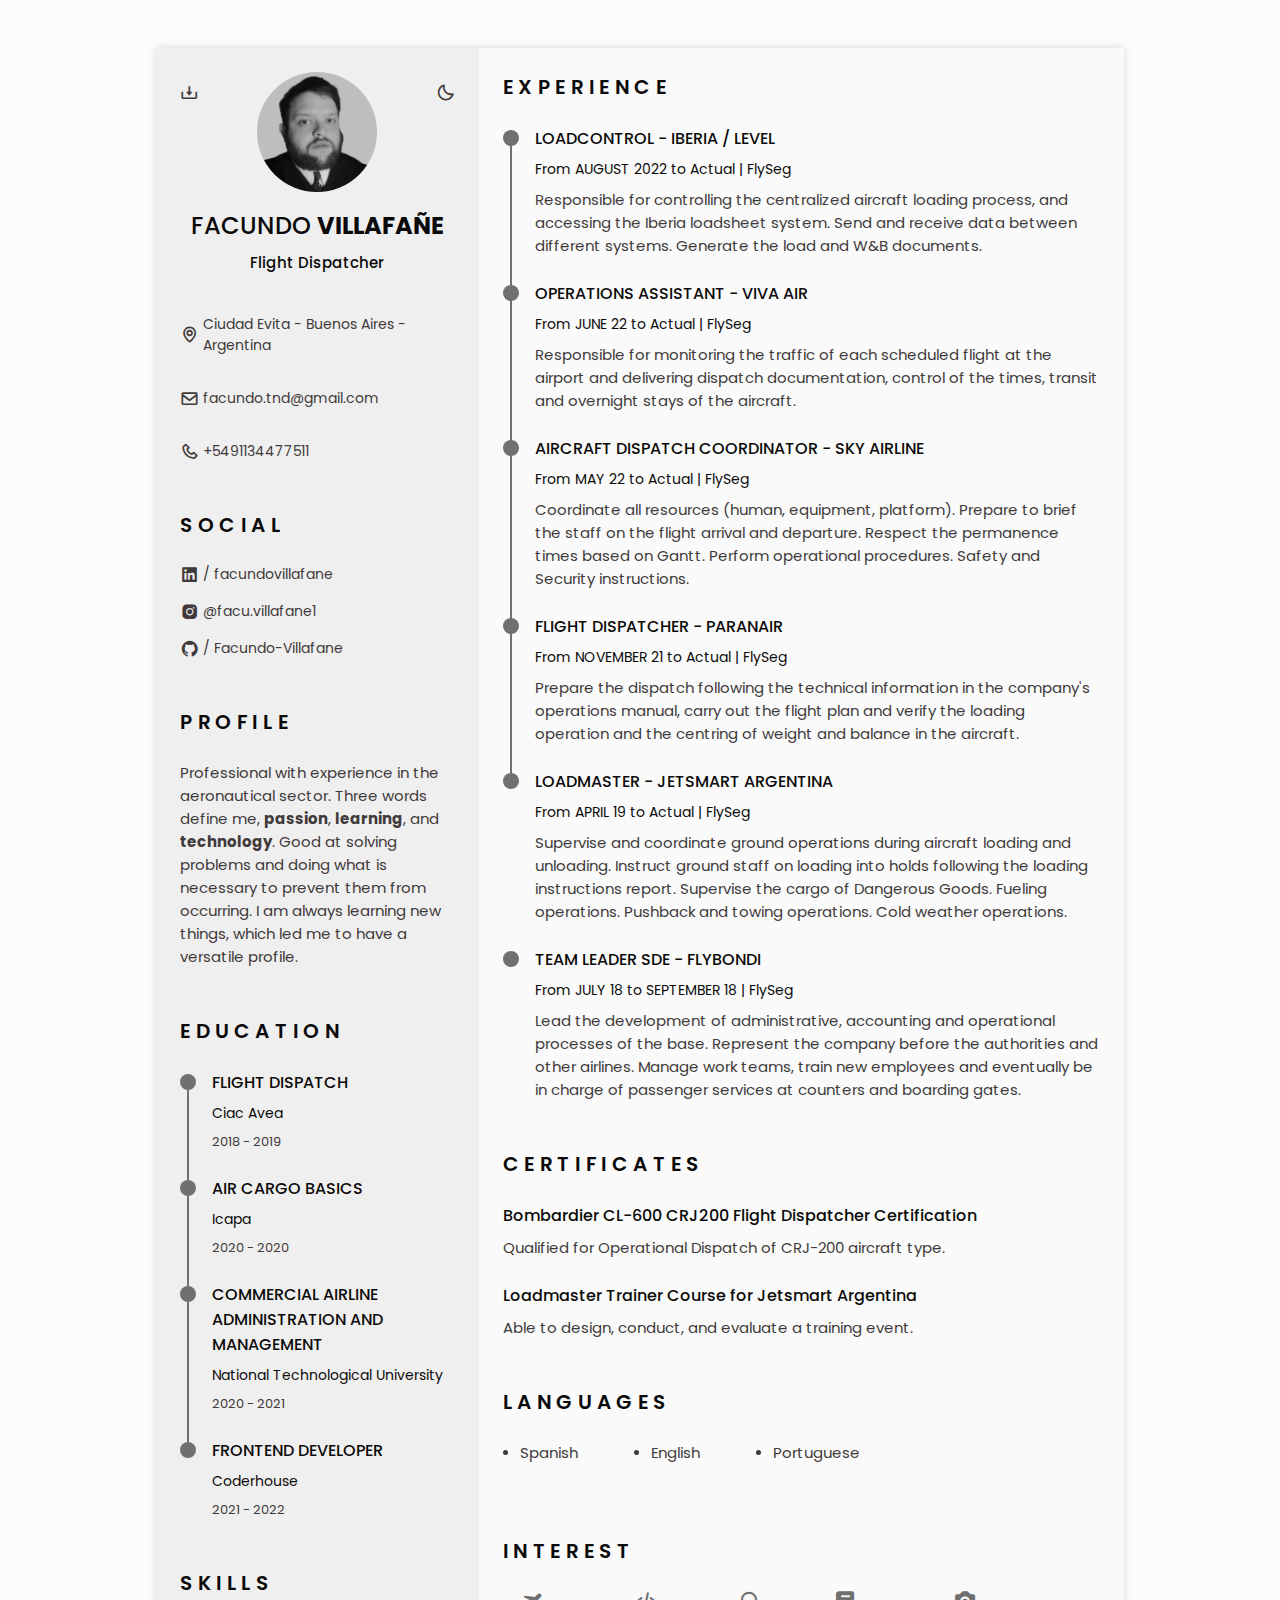
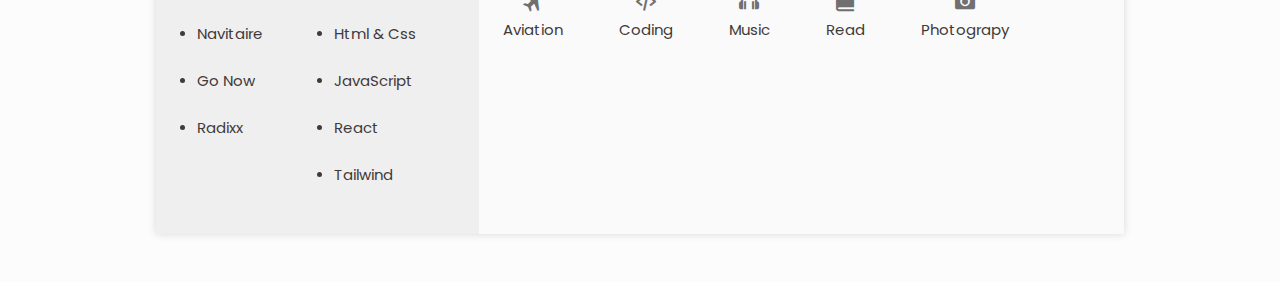
==== index.html @ 73634553 "Update index.html" ====
<!DOCTYPE html>
<html lang="en">

<head>
    <meta charset="UTF-8">
    <meta name="viewport" content="width=device-width, initial-scale=1.0">
    
    <!-- Favicon -->
    <link rel="icon" type="image/png" href="assets/img/fav.png" sizes="512x512">
    
    <!-- Meta tags -->
    <meta name="title" content="Facundo Villafane Resume">
    <meta name="description" content="Resume CV with an export PDF option">
    <meta name="keywords" content="aviation, coding, html, css, javascript, react">
    <meta name="robots" content="index, follow">
    <meta http-equiv="Content-Type" content="text/html; charset=utf-8">
    <meta name="language" content="English">
    <meta name="author" content="Facundo Villafane">
    
    <!-- Google / Search Engine Tags -->
    <meta itemprop="name" content="Facundo Villafane Resume ">
    <meta itemprop="description" content="Personal CV with an export PDF option">
    <meta itemprop="image" content="assets/img/metacv.png">

    <!-- Facebook Meta Tags -->
    <meta property="og:url" content="">
    <meta property="og:type" content="website">
    <meta property="og:title" content="Facundo Villafane Resume">
    <meta property="og:description" content="Personal CV with an export PDF option">
    <meta property="og:image" content="assets/img/metacv.png">

    <!-- Twitter Meta Tags -->
    <meta name="twitter:card" content="summary_large_image">
    <meta name="twitter:title" content="Facundo Villafane Resume ">
    <meta name="twitter:description" content="Personal CV with an export PDF option">
    <meta name="twitter:image" content="assets/img/metacv.png">

    <!--========== BOX ICONS ==========-->
    <link rel="stylesheet" href="https://cdn.jsdelivr.net/npm/boxicons@latest/css/boxicons.min.css">

    <!--========== CSS ==========-->
    <link rel="stylesheet" href="assets/css/styles.css">

    <title>Facundo-Villafane</title>
</head>

<body>
    <!--========== HEADER ==========-->
    <header class="l-header" id="header">
        <nav class="nav bd-container">
            <a href="#" class="nav__logo">Facundo Villafañe</a>

            <div class="nav__menu" id="nav-menu">
                <ul class="nav__list">
                    <li class="nav__item">
                        <a href="#home" class="nav__link active-link">
                            <i class='bx bx-home nav__icon'></i>Home
                        </a>
                    </li>
                    <li class="nav__item">
                        <a href="#profile" class="nav__link">
                            <i class='bx bx-user nav__icon'></i>Profile
                        </a>
                    </li>
                    <li class="nav__item">
                        <a href="#education" class="nav__link">
                            <i class='bx bx-book nav__icon'></i>Education
                        </a>
                    </li>
                    <li class="nav__item">
                        <a href="#skills" class="nav__link">
                            <i class='bx bx-receipt nav__icon'></i>Skills
                        </a>
                    </li>
                    <li class="nav__item">
                        <a href="#experience" class="nav__link">
                            <i class='bx bx-briefcase-alt nav__icon'></i>Experience
                        </a>
                    </li>
                    <li class="nav__item">
                        <a href="#certificates" class="nav__link">
                            <i class='bx bx-award nav__icon'></i>Certificates
                        </a>
                    </li>
                    <!-- <li class="nav__item">
                            <a href="#references" class="nav__link">
                                <i class='bx bx-link-external nav__icon'></i>References
                            </a>
                        </li> ----->
                </ul>
            </div>

            <div class="nav__toggle" id="nav-toggle">
                <i class='bx bx-grid-alt'></i>
            </div>
        </nav>
    </header>

    <main class="l-main bd-container">
        <!-- All elements within this div, is generated in PDF -->
        <div class="resume" id="area-cv">
            <div class="resume__left">
                <!--========== HOME ==========-->
                <section class="home" id="home">
                    <div class="home__container section bd-grid">
                        <div class="home__data bd-grid">
                            <img src="assets/img/perfil.jpg" alt="" class="home__img">

                            <h1 class="home__title">FACUNDO <b>VILLAFAÑE</b></h1>
                            <h3 class="home__profession">Flight Dispatcher</h3>

                            <!-- Button to download the pdf in folder. Available for desktop. -->
                            <div>
                                <a download="" href="assets/pdf/Facundo-Villafane_Resume.pdf" class="home__button-movil">Download</a>
                            </div>
                        </div>
                        <div class="home__address bd-grid">
                            <span class="home__information">
                                <i class='bx bx-map home__icon'></i> Ciudad Evita - Buenos Aires - Argentina
                            </span>
                            <span class="home__information">
                                <i class='bx bx-envelope home__icon'></i> facundo.tnd@gmail.com
                            </span>
                            <span class="home__information">
                                <i class='bx bx-phone home__icon'></i> +5491134477511
                            </span>
                        </div>
                    </div>
                    <!-- Theme change button -->
                        <i class='bx bx-moon change-theme' title="Theme" id="theme-button"></i>
                    <!-- Button to generate and download the pdf. Available for desktop. -->
                        <i class='bx bx-download generate-pdf' title="Generate PDF" id="resume-button"></i>
                </section>

                <!--========== SOCIAL ==========-->
                <section class="social section">
                    <h2 class="section-title">SOCIAL</h2>

                    <div class="social__container bd-grid">
                        <a href="https://www.linkedin.com/in/facundovillafane/" target="_blank" class="social__link">
                            <i class='bx bxl-linkedin-square social__icon'></i> / facundovillafane
                        </a>
                        <a href="https://www.instagram.com/facu.villafane1/" target="_blank" class="social__link">
                            <i class='bx bxl-instagram-alt social__icon'></i> @facu.villafane1
                        </a>
                        <a href="https://github.com/Facundo-Villafane" target="_blank" class="social__link">
                            <i class='bx bxl-github social__icon'></i> / Facundo-Villafane
                        </a>
                    </div>
                </section>

                <!--========== PROFILE ==========-->
                <section class="profile section" id="profile">
                    <h2 class="section-title">Profile</h2>
                    <p class="profile__description">
                        Professional with experience in the aeronautical sector.
                        Three words define me, <b>passion</b>, <b>learning</b>, and <b>technology</b>.
                        Good at solving problems and doing what is necessary to prevent them from occurring.
                        I am always learning new things, which led me to have a versatile profile.
                    </p>
                </section>

                <!--========== EDUCATION ==========-->
                <section class="education section" id="education">
                    <h2 class="section-title">Education</h2>

                    <div class="education__container bd-grid">
                        <div class="education__content">
                            <div class="education__time">
                                <span class="education__rounder"></span>
                                <span class="education__line"></span>
                            </div>

                            <div class="education__data bd-grid">
                                <h3 class="education__title">FLIGHT DISPATCH</h3>
                                <span class="education__studies">Ciac Avea</span>
                                <span class="education__year">2018 - 2019</span>
                            </div>
                        </div>

                        <div class="education__content">
                            <div class="education__time">
                                <span class="education__rounder"></span>
                                <span class="education__line"></span>
                            </div>

                            <div class="education__data bd-grid">
                                <h3 class="education__title">AIR CARGO BASICS</h3>
                                <span class="education__studies">Icapa</span>
                                <span class="education__year">2020 - 2020</span>
                            </div>
                        </div>

                        <div class="education__content">
                            <div class="education__time">
                                <span class="education__rounder"></span>
                                <span class="education__line"></span>
                            </div>

                            <div class="education__data bd-grid">
                                <h3 class="education__title">COMMERCIAL AIRLINE ADMINISTRATION AND MANAGEMENT</h3>
                                <span class="education__studies">National Technological University</span>
                                <span class="education__year">2020 - 2021</span>
                            </div>
                        </div>

                        <div class="education__content">
                            <div class="education__time">
                                <span class="education__rounder"></span>
                                <!--<span class="education__line"></span>-->
                            </div>

                            <div class="education__data bd-grid">
                                <h3 class="education__title">FRONTEND DEVELOPER</h3>
                                <span class="education__studies">Coderhouse</span>
                                <span class="education__year">2021 - 2022</span>
                            </div>
                        </div>
                    </div>
                </section>


                <!--========== SKILLS  ==========-->
                <section class="skills section" id="skills">
                    <h2 class="section-title">Skills</h2>

                    <div class="skills__content bd-grid">
                        <ul class="skills__data">
                            <li class="skills__name">
                                <span class="skills__circle"></span>Navitaire
                            </li>
                            <li class="skills__name">
                                <span class="skills__circle"></span>Go Now
                            </li>
                            <li class="skills__name">
                                <span class="skills__circle"></span>Radixx
                            </li>
                        </ul>
                        <ul class="skills__data">
                            <li class="skills__name">
                                <span class="skills__circle"></span>Html & Css
                            </li>
                            <li class="skills__name">
                                <span class="skills__circle"></span>JavaScript
                            </li>
                            <li class="skills__name">
                                <span class="skills__circle"></span>React
                            </li>
                            <li class="skills__name">
                                <span class="skills__circle"></span>Tailwind
                            </li>
                        </ul>
                    </div>
                </section>

            </div>

            <div class="resume__right">
                <!--========== EXPERIENCE ==========-->
                <section class="experience section" id="experience">
                    <h2 class="section-title">Experience</h2>

                    <div class="experience__container bd-grid">
                        <div class="experience__content">
                            <div class="experience__time">
                                <span class="experience__rounder"></span>
                                <span class="experience__line"></span>
                            </div>

                            <div class="experience__data bd-grid">
                                <h3 class="experience__title">LOADCONTROL - IBERIA / LEVEL</h3>
                                <span class="experience__company">From AUGUST 2022 to Actual | FlySeg</span>
                                <p class="experience__description">Responsible for controlling the centralized aircraft loading process, 
                                    and accessing the Iberia loadsheet system. 
                                    Send and receive data between different systems. 
                                    Generate the load and W&B documents.</p>
                            </div>
                        </div>
                        <div class="experience__content">
                            <div class="experience__time">
                                <span class="experience__rounder"></span>
                                <span class="experience__line"></span>
                            </div>

                            <div class="experience__data bd-grid">
                                <h3 class="experience__title">OPERATIONS ASSISTANT - VIVA AIR</h3>
                                <span class="experience__company">From JUNE 22 to Actual | FlySeg</span>
                                <p class="experience__description">Responsible for monitoring the traffic of each
                                    scheduled flight at the airport and delivering dispatch documentation,
                                    control of the times, transit and overnight stays of the aircraft.</p>
                            </div>
                        </div>

                        <div class="experience__content">
                            <div class="experience__time">
                                <span class="experience__rounder"></span>
                                <span class="experience__line"></span>
                            </div>

                            <div class="experience__data bd-grid">
                                <h3 class="experience__title">AIRCRAFT DISPATCH COORDINATOR - SKY AIRLINE</h3>
                                <span class="experience__company">From MAY 22 to Actual | FlySeg</span>
                                <p class="experience__description">Coordinate all resources (human, equipment,
                                    platform).
                                    Prepare to brief the staff on the flight arrival and departure.
                                    Respect the permanence times based on Gantt.
                                    Perform operational procedures.
                                    Safety and Security instructions.</p>
                            </div>
                        </div>
                        <div class="experience__content">
                            <div class="experience__time">
                                <span class="experience__rounder"></span>
                                <span class="experience__line"></span>
                            </div>

                            <div class="experience__data bd-grid">
                                <h3 class="experience__title">FLIGHT DISPATCHER - PARANAIR</h3>
                                <span class="experience__company">From NOVEMBER 21 to Actual | FlySeg</span>
                                <p class="experience__description">Prepare the dispatch following the technical
                                    information in the company's operations manual, carry out the flight plan and verify
                                    the loading operation and the centring of weight and balance in the aircraft.</p>
                            </div>
                        </div>
                        <div class="experience__content">
                            <div class="experience__time">
                                <span class="experience__rounder"></span>
                                <!--<span class="experience__line"></span>-->
                            </div>

                            <div class="experience__data bd-grid">
                                <h3 class="experience__title">LOADMASTER - JETSMART ARGENTINA</h3>
                                <span class="experience__company">From APRIL 19 to Actual | FlySeg</span>
                                <p class="experience__description">Supervise and coordinate ground operations during
                                    aircraft loading and unloading.
                                    Instruct ground staff on loading into holds following the loading instructions
                                    report.
                                    Supervise the cargo of Dangerous Goods.
                                    Fueling operations.
                                    Pushback and towing operations.
                                    Cold weather operations.</p>
                            </div>
                        </div>
                        <div class="experience__content">
                            <div class="experience__time">
                                <span class="experience__rounder"></span>
                                <!--<span class="experience__line"></span>-->
                            </div>

                            <div class="experience__data bd-grid">
                                <h3 class="experience__title">TEAM LEADER SDE - FLYBONDI </h3>
                                <span class="experience__company">From JULY 18 to SEPTEMBER 18 | FlySeg</span>
                                <p class="experience__description">Lead the development of administrative, accounting
                                    and operational processes of the base. Represent the company before the authorities
                                    and other airlines. Manage work teams, train new employees and eventually be in
                                    charge of passenger services at counters and boarding gates.</p>
                            </div>
                        </div>
                    </div>
                </section>

                <!--========== CERTIFICATES ==========-->
                <section class="certificate section" id="certificates">
                    <h2 class="section-title">Certificates</h2>

                    <div class="certificates__container bd-grid">
                        <div class="certificate__content">
                            <h3 class="certificate__title">Bombardier CL-600 CRJ200 Flight Dispatcher Certification</h3>
                            <p class="certificate__description">Qualified for Operational Dispatch of CRJ-200 aircraft
                                type.</p>
                        </div>
                        <div class="certificate__content">
                            <h3 class="certificate__title">Loadmaster Trainer Course for Jetsmart Argentina</h3>
                            <p class="certificate__description">Able to design, conduct, and evaluate a training event.
                            </p>
                        </div>
                    </div>
                </section>

                <!--========== REFERENCES 
                    <section class="references section" id="references">
                        <h2 class="seccion__title">References</h2>

                        <div class="references__container bd-grip">
                            <div class="references__content bd-grid">
                                span.references__subtitle
                            </div>
                        </div>
                    </section> ==========-->

                <!--========== LANGUAGES ==========-->
                <section class="languages section">
                    <h2 class="section-title">Languages</h2>

                    <div class="languages__container ">
                        <ul class="languages__content bd-grid">
                            <li class="languages__name">
                                <span class="languages__circle"></span> Spanish
                                <!--<li class='languages__name2'>Native</li>-->
                            </li>
                            <li class="languages__name">
                                <span class="languages__circle"></span> English
                                <!--<li class='languages__name2'>Advanced</li>-->
                            </li>
                            <li class="languages__name">
                                <span class="languages__circle"></span> Portuguese
                                <!--<li class='languages__name2'>Conversational</li>-->
                            </li>
                        </ul>
                    </div>
                </section>

                <!--========== INTERESTS ==========-->
                <section class="interests section">
                    <h2 class="section-title interst">Interest</h2>

                    <div class="interest__container bd-grid">
                        <div class="interest__content">
                            <i class='bx bxs-plane-alt interest__icon' ></i>
                            <span class="interest__name">Aviation</span>
                        </div>
                        <div class="interest__content">
                            <i class='bx bx-code-alt interest__icon' ></i>
                            <span class="interest__name">Coding</span>
                        </div>
                        <div class="interest__content">
                            <i class='bx bx-headphone interest__icon' ></i>
                            <span class="interest__name">Music</span>
                        </div>
                        <div class="interest__content">
                            <i class='bx bxs-book interest__icon' ></i>
                            <span class="interest__name">Read</span>
                        </div>
                        <div class="interest__content">
                            <i class='bx bxs-camera interest__icon' ></i>
                            <span class="interest__name">Photograpy</span>
                        </div>
                        <!--<div class="interest__content">
                            <i class='bx bxs-pizza interest__icon' ></i>
                            <span class="interest__name">Pizza</span>
                        </div>-->

                    </div>
                </section>
            </div>
        </div>
    </main>

    <!--========== SCROLL TOP ==========-->
    <a href="#" class="scrolltop" id="scroll-top">
        <i class='bx bxs-chevron-up scrolltop__icon'></i>
    </a>

    <!--========== HTML2PDF ==========-->
    <script src="assets/js/html2pdf.bundle.min.js"></script>

    <!--========== MAIN JS ==========-->
    <script src="assets/js/main.js"></script>
</body>

</html>
---- assets/css/styles.css ----
/*===== GOOGLE FONTS =====*/
@import url('https://fonts.googleapis.com/css2?family=Poppins:wght@400;500;600&display=swap');

/*===== VARIABLES CSS =====*/
:root {
  --header-height: 3rem;
  
  /*========== Colors ==========*/
  --title-color: #0B0A0A;
  --text-color: #403A3A;
  --text-color-light: #707070;
  --container-color: #FAFAFA;
  --container-color-alt: #F0EFEF;
  --body-color: #FCFCFC;

  /*========== Font and typography ==========*/
  --body-font: 'Poppins', sans-serif;
  --h1-font-size: 1.5rem;
  --h2-font-size: 1.25rem;
  --h3-font-size: 1rem;
  --normal-font-size: .938rem;
  --small-font-size: .875rem;
  --smaller-font-size: .813rem;

  /*========== Font weight ==========*/
  --font-medium: 500;
  --font-semi-bold: 600;

  /*========== Margenes ==========*/
  --mb-1: .5rem;
  --mb-2: 1rem;
  --mb-3: 1.5rem;

  /*========== z index ==========*/
  --z-tooltip: 10;
  --z-fixed: 100;
}

/*========== BASE ==========*/
*,::before,::after{
  box-sizing: border-box;
}

html{
  scroll-behavior: smooth;
}

/*========== Variables Dark theme ==========*/
body.dark-theme{
  --title-color: #F2F2F2;
  --text-color: #BFBFBF;
  --container-color: #212121;
  --container-color-alt: #181616;
  --body-color: #2B2B2B;
}

/*========== Button Dark/Light ==========*/
.change-theme{
  position: absolute;
  right: 0;
  top: 2.2rem;
  display: flex;
  color: var(--text-color);
  font-size: 1.2rem;
  cursor: pointer;
}

.change-theme:hover{
  color: var(--title-color);
}

/*========== Font size variables to scale cv ==========*/
body.scale-cv{
  --h1-font-size: .938rem;
  --h2-font-size: .938rem;
  --h3-font-size: .875rem;
  --normal-font-size: .813rem;
  --small-font-size: .75rem;
  --smaller-font-size: .688rem;
}

/*========== Generate PDF button ==========*/
.generate-pdf{
  display: none;
  position: absolute;
  top: 2.2rem;
  left: 0;
  font-size: 1.2rem;
  color: var(--text-color);
  cursor: pointer;
}

.generate-pdf:hover{
  color: var(--title-color);
}

/*========== Classes modified to reduce size and print on A4 sheet ==========*/
.scale-cv .change-theme,
.scale-cv .generate-pdf{
  display: none;
}

.scale-cv .bd-container{
  max-width: 795px;
}

.scale-cv .section{
  padding: 0.5rem 0 .50rem;
}

.scale-cv .section-title{
  margin-bottom: .75rem;
}

.scale-cv .resume__left,
.scale-cv .resume__right{
  padding: 0 1rem;
}

.scale-cv .home__img{
  width: 90px;
  height: 90px;
}

.scale-cv .home__container{
  gap: .5rem;
}

.scale-cv .home__data{
  gap: .25rem;
}

.scale-cv .home__address,
.scale-cv .social__container{
  gap: .75rem;
}

.scale-cv .home__icon,
.scale-cv .social__icon,
.scale-cv .interest__icon{
  font-size: 1rem;
}

.scale-cv .education__container{
  gap: .64rem;
}

.scale-cv .experience__container,
.scale-cv .certificate__container{
  gap: 1rem;
}

.scale-cv .education__title{
  font-size: var(--small-font-size);
}


.scale-cv .profile__description{
  font-size: var(--smaller-font-size);
}


.scale-cv .education__time,
.scale-cv .experience__time{
  padding-right: .5rem;
}

.scale-cv .education__rounder,
.scale-cv .experience__rounder{
  width: 11px;
  height: 11px;
  margin-top: .22rem;
}

.scale-cv .education__line,
.scale-cv .experience__line{
  width: 1px;
  height: 110%;
  transform: translate(5px, 0);
}

.scale-cv .education__data,
.scale-cv .experience__data{
  gap: .25rem;
}

.scale-cv .skills__name,
.scale-cv .languages__name{
  margin-bottom: var(--mb-1);
}

.scale-cv .interest__container{
  column-gap: 2.5rem;
}

body{
  margin: 0 0 var(--header-height) 0;
  padding: 0;
  font-family: var(--body-font);
  font-size: var(--normal-font-size);
  background-color: var(--body-color);
  color: var(--text-color);
}

h1,h2,h3,ul,p{
  margin: 0;
}

h1,h2,h3{
  color: var(--title-color);
  font-weight: var(--font-medium);
}

ul{
  padding: 0;
  list-style: none;
}

a{
  text-decoration: none;
}

img{
  max-width: 100%;
  height: auto;
}

/*========== CLASS CSS ==========*/
.section{
  padding: 1.5rem 0;
}

.section-title{
  font-size: var(--h2-font-size);
  color: var(--title-color);
  font-weight: var(--font-semi-bold);
  text-transform: uppercase;
  letter-spacing: .35rem;
  text-align: center;
  margin-bottom: var(--mb-3);
}

/*========== LAYOUT ==========*/
.bd-container{
  max-width: 968px;
  width: calc(100% - 3rem);
  margin-left: var(--mb-3);
  margin-right: var(--mb-3);
}

.bd-grid{
  display: grid;
  gap: 1.5rem;
}

.l-header{
  width: 100%;
  position: fixed;
  bottom: 0;
  left: 0;
  z-index: var(--z-fixed);
  background-color: var(--body-color);
  box-shadow: 0 -1px 4px rgba(0,0,0,.1);
  transition: .3s;
}

/*========== NAV ==========*/
.nav{
  height: var(--header-height);
  display: flex;
  justify-content: space-between;
  align-items: center;
}

@media screen and (max-width: 968px) {
  .nav__menu{
    position: fixed;
    bottom: -100%;
    left: 0;
    width: 100%;
    padding: 2rem 1.5rem;
    background-color: var(--body-color);
    box-shadow: 0 1px 4px rgba(0,0,0,.1);
    border-radius: 1rem 1rem 0 0;
    z-index: var(--z-fixed);
    transition: .3s;
  }
}

.nav__logo,
.nav__toggle{
  color: var(--title-color);
  font-weight: var(--font-medium);
}

.nav__toggle{
  font-size: 1.2rem;
  cursor: pointer;
}

.nav__item{
  text-align: center;
}

.nav__list{
  display: grid;
  grid-template-columns: repeat(3, 1fr);
  gap: 2rem;
}

.nav__link{
  display: flex;
  flex-direction: column;
  font-size: var(--small-font-size);
  color: var(--text-color-light);
  font-weight: var(--font-medium);
}

.nav__link:hover{
  color: var(--title-color);
}

.nav__icon{
  font-size: 1.2rem;
  margin-bottom: var(--mb-1);
}
/* Show menu */
.show-menu{
  bottom: var(--header-height);
}

/* Active menu link */
.active-link{
  color: var(--title-color);
}

/*========== HOME ==========*/
.home{
  position: relative;
}

.home__container{
  gap: 3rem;
}

.home__data{
  gap: .5rem;
  text-align: center;
}

.home__img{
  width: 120px;
  height: 120px;
  border-radius: 50%;
  justify-self: center;
  margin-bottom: var(--mb-1);
}

.home__title{
  font-size: var(--h1-font-size);
}

.home__profession{
  font-size: var(--normal-font-size);
  margin-bottom: var(--mb-1);
}

.home__address{
  gap: 2rem;
}

.home__information{
  display: flex;
  align-items: center;
  font-size: var(--small-font-size);
}

.home__icon{
  font-size: 1.2rem;
  margin-right: .25rem;
}

.home__button-movil{
    display: inline-block;
    border: 1px solid var(--text-color);
    color: var(--title-color);
    padding: 1rem 2rem;
    border-radius: .25rem;
    transition: .3s;
    font-weight: var(--font-medium);
    margin-top: var(--mb-3);
}

.home__button-movil:hover{
  background-color: var(--text-color);
  color: var(--container-color);

}
/*========== SOCIAL ==========*/
.social__container{
  grid-template-columns: max-content;
  gap: 1rem;
}

.social__link{
  display: inline-flex;
  align-items: center;
  font-size: var(--small-font-size);
  color: var(--text-color);
}

.social__link:hover{
  color: var(--title-color);
}

.social__icon{
  font-size: 1.2rem;
  margin-right: .25rem;
}

/*========== PROFILE ==========*/
.profile__description{
  text-align: center;
}

/*========== EDUCATION AND EXPERIENCE ==========*/
.education__content,
.experience__content{
  display: flex;
}

.education__time,
.experience__time{
  padding-right: 1rem;
}

.education__rounder,
.experience__rounder{
  position: relative;
  display: block;
  width: 16px;
  height: 16px;
  background-color: var(--text-color-light);
  border-radius: 50%;
  margin-top: .25rem;
}

.education__line,
.experience__line{
  display: block;
  width: 2px;
  height: 110%;
  background-color: var(--text-color-light);
  transform: translate(7px, 0 );
}

.education__data,
.experience__data{
  gap: .5rem;

}

.education__title,
.experience__title{
  font-size: var(--h3-font-size);
}

.education__studies,
.experience__company{
  font-size: var(--small-font-size);
  color: var(--title-color);
}

.education__year{
  font-size: var(--smaller-font-size);
}
/*========== SKILLS AND LANGUAGES ==========*/
.skills__content, 
.languages__content{
  grid-template-columns: repeat(2, 1fr);
}

.languages__content{
  grid-template-columns: repeat(2, 1fr);
}

.skills__content,
.languages__content{
  gap: 0;
}

.skills__name,
.languages__name{
  display: flex;
  align-items: center;
  margin-bottom: var(--mb-3);
}

.languages__name2{
  
  margin-bottom: var(--mb-2);
  margin-left: var(--mb-2);
  font-size: var(--smaller-font-size);
  color: var(--text-color-light);
}

.skills__circle,
.languages__circle{
  display: inline-block;
  width: 5px;
  height: 5px;
  background-color: var(--text-color);
  border-radius: 50%;
  margin-right: .75rem;
}

.languages__level{
  display: flex;
  flex-direction: column;
}

/*========== CERTIFICATES ==========*/
.certificate__title{
  font-size: var(--h3-font-size);
  margin-bottom: var(--mb-1);
}

/*========== REFERENCES ==========*/


/*========== INTERESTS ==========*/
.interest__container{
  grid-template-columns: repeat(3, 1fr);
  margin-top: var(--mb-2);
}

.interest__content{
  display: flex;
  flex-direction: column;
  align-items: center;
}

.interest__icon{
  font-size: 1.5rem;
  color: var(--text-color-light);
  margin-bottom: .25rem;
}

/* Scroll top */
.scrolltop{
  position: fixed;
  right: 1rem;
  bottom: -20%;
  display: flex;
  justify-content: center;
  align-items: center;
  padding: .3rem;
  background-color: var(--container-color-alt);
  border-radius: .4rem;
  z-index: var(--z-tooltip);
  transition: .3s;
  visibility: hidden;
}

.scrolltop__icon{
  font-size: 1.2rem;
  color: var(--text-color);
}

.show-scroll{
  visibility: visible;
  bottom: 5rem;
}

/*========== MEDIA QUERIES ==========*/
/* For small devices, menu two columns */
@media screen and (max-width: 320px){
  .nav__list{
    grid-template-columns: repeat(2, 1fr);
    gap: 1rem .5rem;
  }
}

/* Classes modified for large screen size */
@media screen and (min-width: 968px){
  body{
    margin: 3rem 0;
  }
  .bd-container{
    margin-left: auto;
    margin-right: auto;
  }
  .l-header,
  .scrolltop{
    display: none;
  }

  .resume{
    display: grid;
    grid-template-columns: .5fr 1fr;
    background-color: var(--container-color);
    box-shadow: 0 0 8px rgba(13, 12, 12, .15);
  }

  .resume__left{
    background-color: var(--container-color-alt);
  }

  .resume__left,
  .resume__right{
    padding: 0 1.5rem;
  }

  .generate-pdf{
    display: inline-block;
  }

  .section-title,
  .profile__description{
    text-align: initial;
  }

  .home__container{
    gap: 1.5rem;
  }

  .home__button-movil{
    display: none;
  }

  .references__container{
    grid-template-columns: repeat(2, 1fr);
  }

  .languages__content{
    grid-template-columns: repeat(3, max-content);
    column-gap: 3.5rem;
  }

  .interest__container{
    grid-template-columns: repeat(5, max-content);
    column-gap: 3.5rem;
  }
}
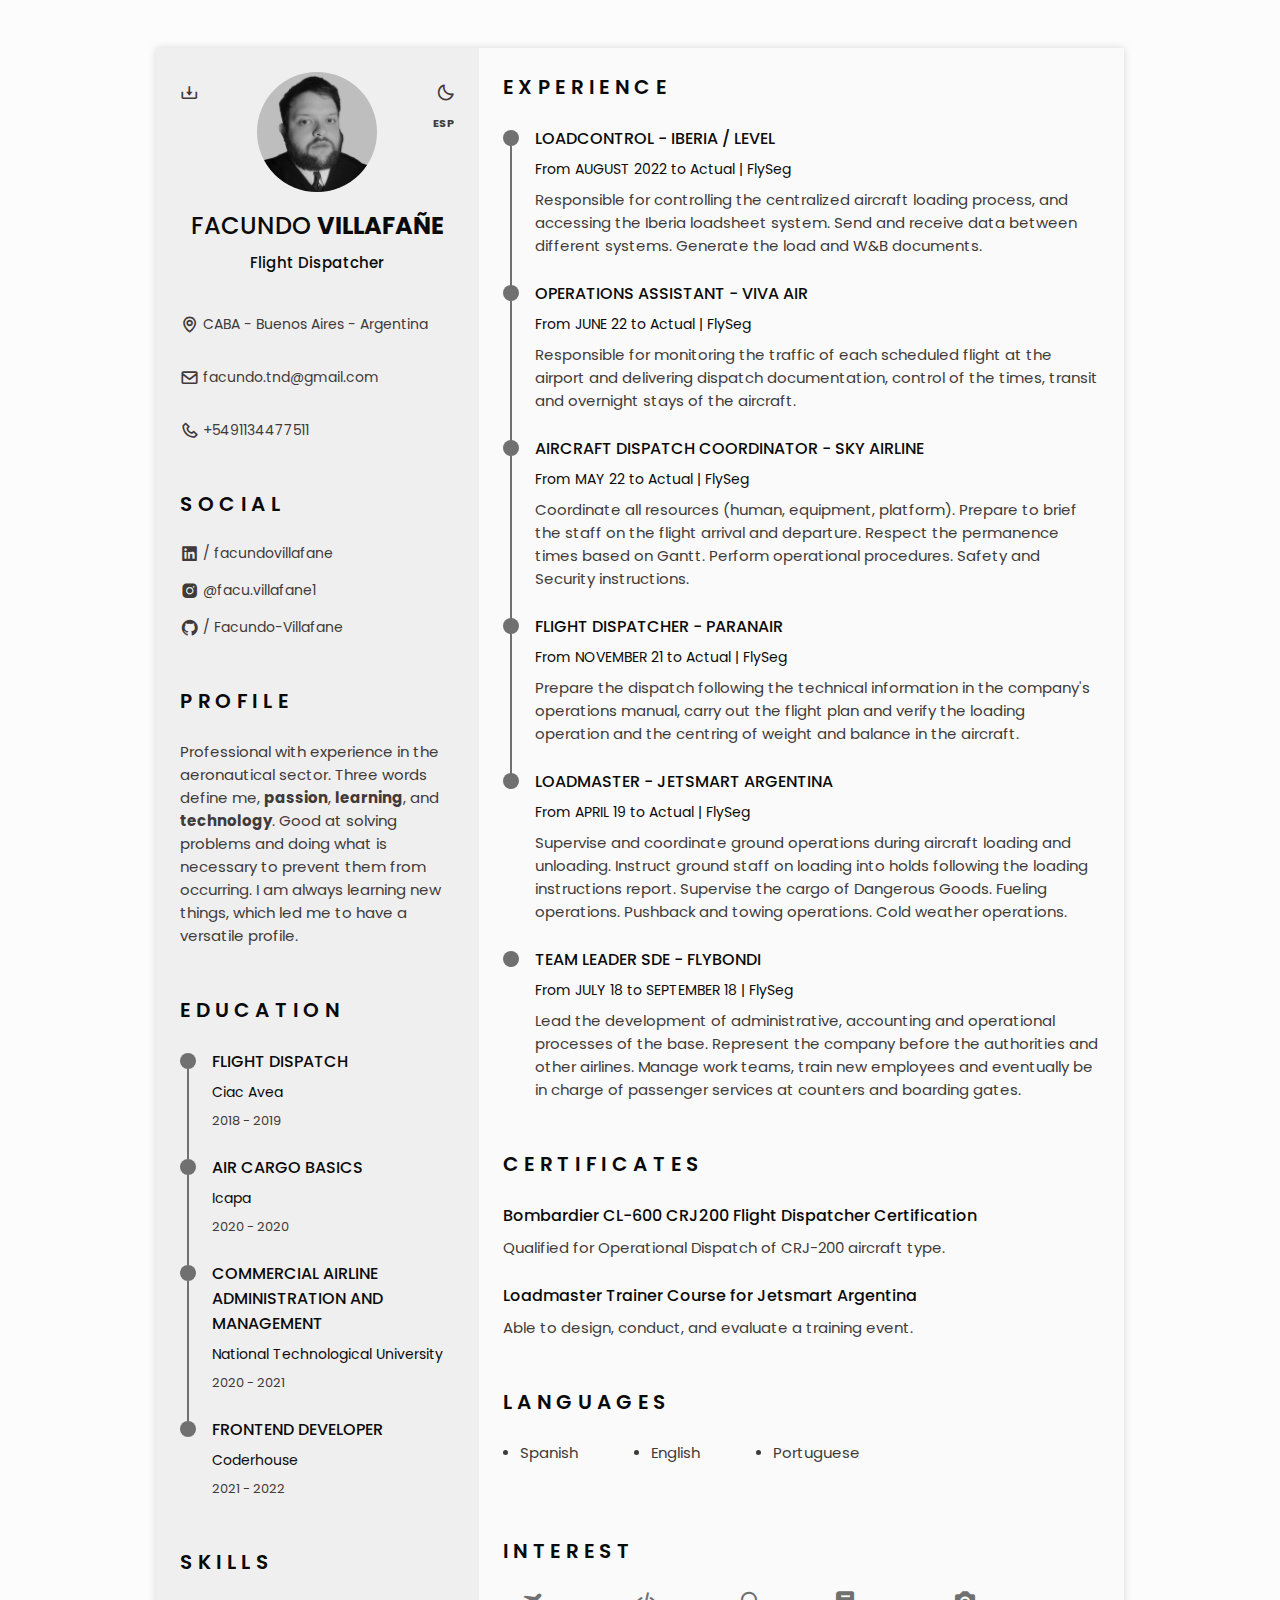
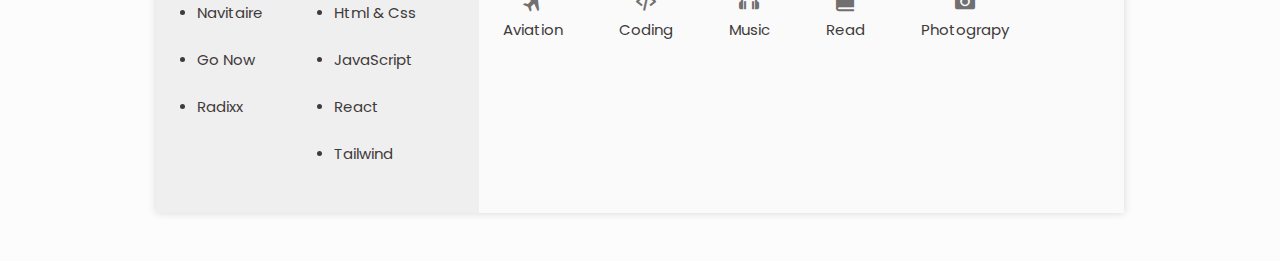
==== commit 5038064c: "Update index.html" ====
--- a/index.html
+++ b/index.html
@@ -9,8 +9,11 @@
     <link rel="icon" type="image/png" href="assets/img/fav.png" sizes="512x512">
     
     <!-- Meta tags -->
-    <meta name="title" content="Facundo Villafane Resume">
-    <meta name="description" content="Resume CV with an export PDF option">
+    <meta name="title" content="Facundo Villafañe - CV">
+    <meta name="description" content="Professional with experience in the aeronautical sector.
+                        Three words define me, <b>passion</b>, <b>learning</b>, and <b>technology</b>.
+                        Good at solving problems and doing what is necessary to prevent them from occurring.
+                        I am always learning new things, which led me to have a versatile profile.">
     <meta name="keywords" content="aviation, coding, html, css, javascript, react">
     <meta name="robots" content="index, follow">
     <meta http-equiv="Content-Type" content="text/html; charset=utf-8">
@@ -19,24 +22,26 @@
     
     <!-- Google / Search Engine Tags -->
     <meta itemprop="name" content="Facundo Villafane Resume ">
-    <meta itemprop="description" content="Personal CV with an export PDF option">
+    <meta itemprop="description" content="Personal CV">
     <meta itemprop="image" content="assets/img/metacv.png">
 
     <!-- Facebook Meta Tags -->
     <meta property="og:url" content="">
     <meta property="og:type" content="website">
     <meta property="og:title" content="Facundo Villafane Resume">
-    <meta property="og:description" content="Personal CV with an export PDF option">
+    <meta property="og:description" content="Personal CV">
     <meta property="og:image" content="assets/img/metacv.png">
 
     <!-- Twitter Meta Tags -->
     <meta name="twitter:card" content="summary_large_image">
     <meta name="twitter:title" content="Facundo Villafane Resume ">
-    <meta name="twitter:description" content="Personal CV with an export PDF option">
+    <meta name="twitter:description" content="Personal CV">
     <meta name="twitter:image" content="assets/img/metacv.png">
 
     <!--========== BOX ICONS ==========-->
     <link rel="stylesheet" href="https://cdn.jsdelivr.net/npm/boxicons@latest/css/boxicons.min.css">
+
+    <link rel="stylesheet" href="https://fonts.googleapis.com/css2?family=Material+Symbols+Outlined:opsz,wght,FILL,GRAD@20..48,100..700,0..1,-50..200" />
 
     <!--========== CSS ==========-->
     <link rel="stylesheet" href="assets/css/styles.css">
@@ -111,12 +116,12 @@
 
                             <!-- Button to download the pdf in folder. Available for desktop. -->
                             <div>
-                                <a download="" href="assets/pdf/Facundo-Villafane_Resume.pdf" class="home__button-movil">Download</a>
+                                <a download="" href="assets/pdf/Facundo-Villafane_CV_EN.pdf" class="home__button-movil">Download</a>
                             </div>
                         </div>
                         <div class="home__address bd-grid">
                             <span class="home__information">
-                                <i class='bx bx-map home__icon'></i> Ciudad Evita - Buenos Aires - Argentina
+                                <i class='bx bx-map home__icon'></i> CABA - Buenos Aires - Argentina
                             </span>
                             <span class="home__information">
                                 <i class='bx bx-envelope home__icon'></i> facundo.tnd@gmail.com
@@ -128,6 +133,8 @@
                     </div>
                     <!-- Theme change button -->
                         <i class='bx bx-moon change-theme' title="Theme" id="theme-button"></i>
+                    <!--Lang changer-->
+                        <a class="change-lang" href="./esp.html">ESP</a>
                     <!-- Button to generate and download the pdf. Available for desktop. -->
                         <i class='bx bx-download generate-pdf' title="Generate PDF" id="resume-button"></i>
                 </section>
--- a/assets/css/styles.css
+++ b/assets/css/styles.css
@@ -69,6 +69,22 @@
   color: var(--title-color);
 }
 
+/*========== Button Lang ==========*/
+.change-lang{
+  position: absolute;
+  right: 0;
+  top: 4.2rem;
+  display: flex;
+  color: var(--text-color);
+  font-size: .7rem;
+  font-weight: 700;
+  cursor: pointer;
+}
+
+.change-lang:hover{
+  color: var(--title-color);
+}
+
 /*========== Font size variables to scale cv ==========*/
 body.scale-cv{
   --h1-font-size: .938rem;
@@ -96,12 +112,13 @@
 
 /*========== Classes modified to reduce size and print on A4 sheet ==========*/
 .scale-cv .change-theme,
-.scale-cv .generate-pdf{
+.scale-cv .generate-pdf,
+.scale-cv .change-lang{
   display: none;
 }
 
 .scale-cv .bd-container{
-  max-width: 795px;
+  max-width: 700px;
 }
 
 .scale-cv .section{
@@ -109,7 +126,7 @@
 }
 
 .scale-cv .section-title{
-  margin-bottom: .75rem;
+  margin-bottom: .45rem;
 }
 
 .scale-cv .resume__left,
@@ -118,8 +135,8 @@
 }
 
 .scale-cv .home__img{
-  width: 90px;
-  height: 90px;
+  width: 107px;
+  height: 107px;
 }
 
 .scale-cv .home__container{
@@ -154,6 +171,13 @@
   font-size: var(--small-font-size);
 }
 
+.scale-cv .experience__title{
+  font-size: var(--small-font-size);
+}
+
+.scale-cv .certificate__title{
+  font-size: var(--small-font-size);
+}
 
 .scale-cv .profile__description{
   font-size: var(--smaller-font-size);
@@ -189,8 +213,10 @@
   margin-bottom: var(--mb-1);
 }
 
-.scale-cv .interest__container{
-  column-gap: 2.5rem;
+.scale-cv .interest__container,
+.scale-cv .interst{
+  display: none;
+  /*column-gap: 2.5rem;*/
 }
 
 body{
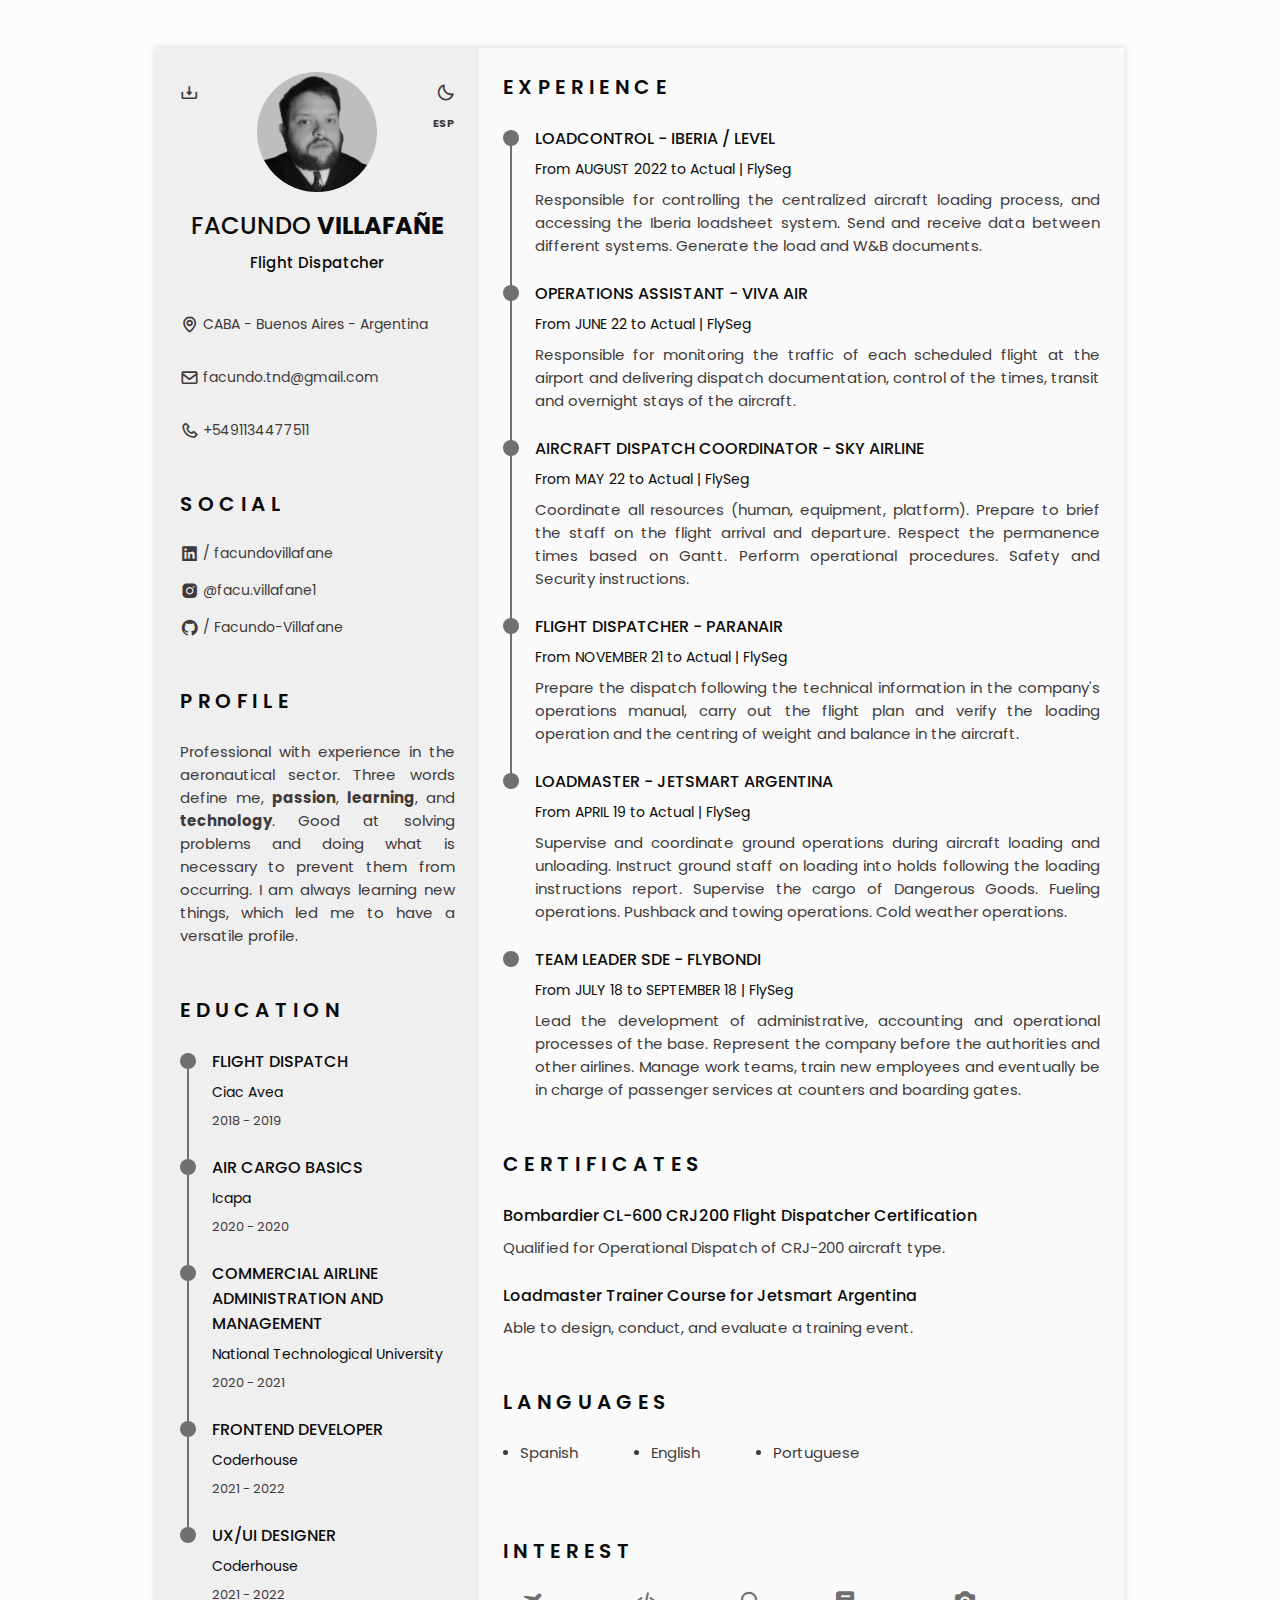
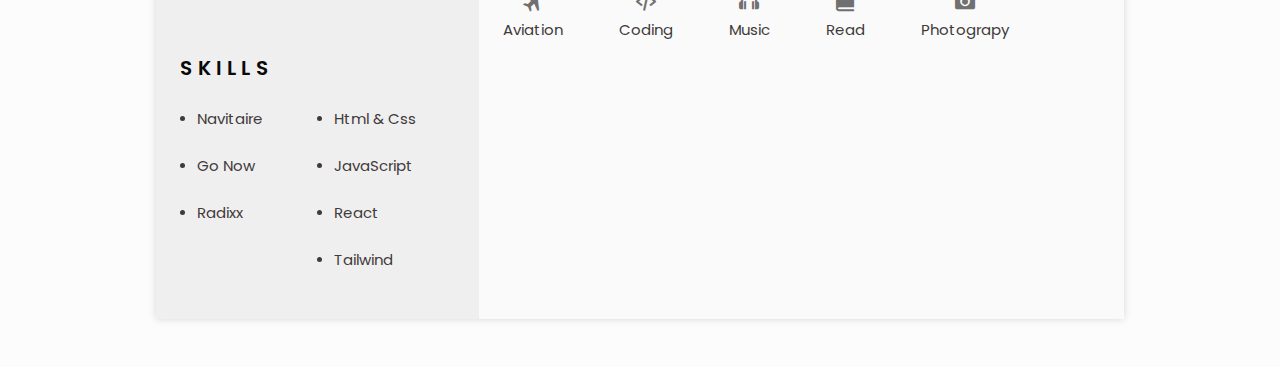
==== commit 20584bf4: "Update index.html" ====
--- a/index.html
+++ b/index.html
@@ -214,11 +214,24 @@
                         <div class="education__content">
                             <div class="education__time">
                                 <span class="education__rounder"></span>
-                                <!--<span class="education__line"></span>-->
+                                <span class="education__line"></span>
                             </div>
 
                             <div class="education__data bd-grid">
                                 <h3 class="education__title">FRONTEND DEVELOPER</h3>
+                                <span class="education__studies">Coderhouse</span>
+                                <span class="education__year">2021 - 2022</span>
+                            </div>
+                        </div>
+                        
+                        <div class="education__content">
+                            <div class="education__time">
+                                <span class="education__rounder"></span>
+                                <!--<span class="education__line"></span>-->
+                            </div>
+
+                            <div class="education__data bd-grid">
+                                <h3 class="education__title">UX/UI DESIGNER</h3>
                                 <span class="education__studies">Coderhouse</span>
                                 <span class="education__year">2021 - 2022</span>
                             </div>
--- a/assets/css/styles.css
+++ b/assets/css/styles.css
@@ -446,7 +446,7 @@
 
 /*========== PROFILE ==========*/
 .profile__description{
-  text-align: center;
+  text-align: justify;
 }
 
 /*========== EDUCATION AND EXPERIENCE ==========*/
@@ -500,6 +500,10 @@
 .education__year{
   font-size: var(--smaller-font-size);
 }
+
+.experience__description{
+  text-align: justify;
+}
 /*========== SKILLS AND LANGUAGES ==========*/
 .skills__content, 
 .languages__content{
@@ -641,9 +645,12 @@
     display: inline-block;
   }
 
-  .section-title,
+  .section-title {
+    text-align: initial;
+  }
+  
   .profile__description{
-    text-align: initial;
+    text-align: justify;
   }
 
   .home__container{
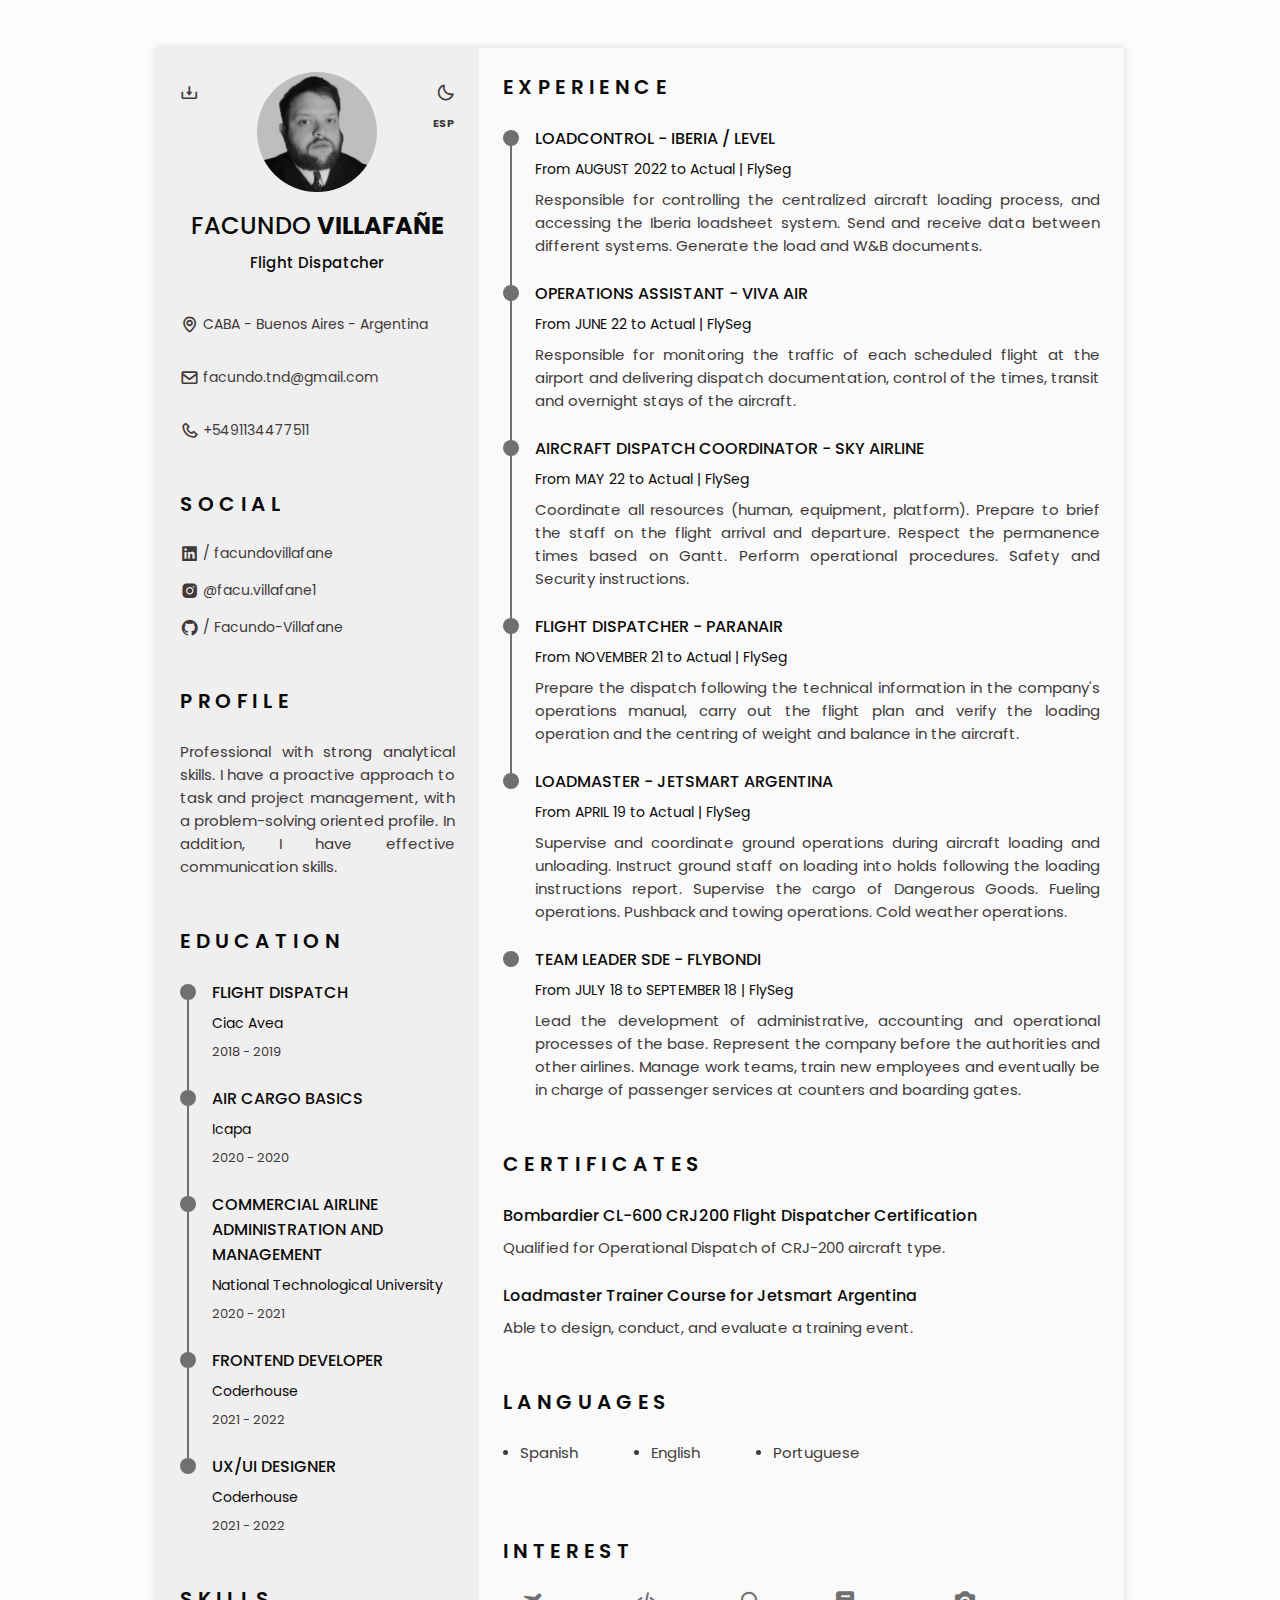
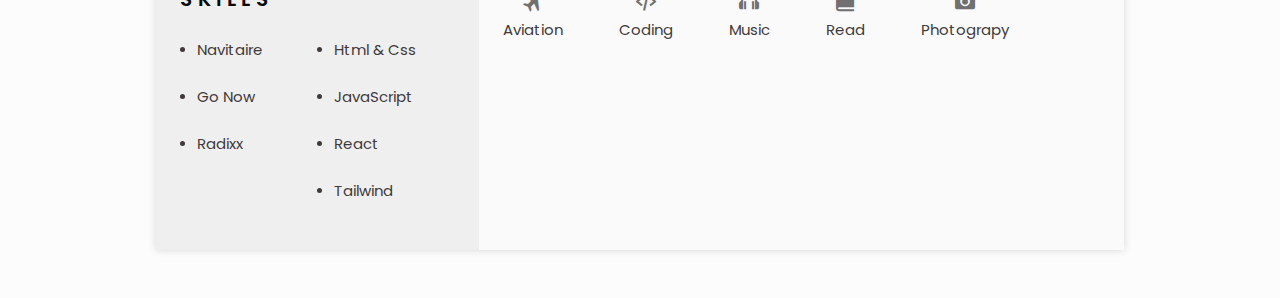
==== commit 22333bee: "Update index.html" ====
--- a/index.html
+++ b/index.html
@@ -159,12 +159,19 @@
                 <!--========== PROFILE ==========-->
                 <section class="profile section" id="profile">
                     <h2 class="section-title">Profile</h2>
-                    <p class="profile__description">
+                    <!--<p class="profile__description">
                         Professional with experience in the aeronautical sector.
                         Three words define me, <b>passion</b>, <b>learning</b>, and <b>technology</b>.
                         Good at solving problems and doing what is necessary to prevent them from occurring.
                         I am always learning new things, which led me to have a versatile profile.
+                    </p>-->
+                    <p class="profile__description">
+                       Professional with strong analytical skills. 
+                       I have a proactive approach to task and project management, 
+                       with a problem-solving oriented profile. In addition, 
+                       I have effective communication skills.
                     </p>
+
                 </section>
 
                 <!--========== EDUCATION ==========-->
--- a/assets/css/styles.css
+++ b/assets/css/styles.css
@@ -122,7 +122,7 @@
 }
 
 .scale-cv .section{
-  padding: 0.5rem 0 .50rem;
+  padding: 0.6rem 0 .6rem;
 }
 
 .scale-cv .section-title{
@@ -135,8 +135,8 @@
 }
 
 .scale-cv .home__img{
-  width: 107px;
-  height: 107px;
+  width: 98px;
+  height: 98px;
 }
 
 .scale-cv .home__container{
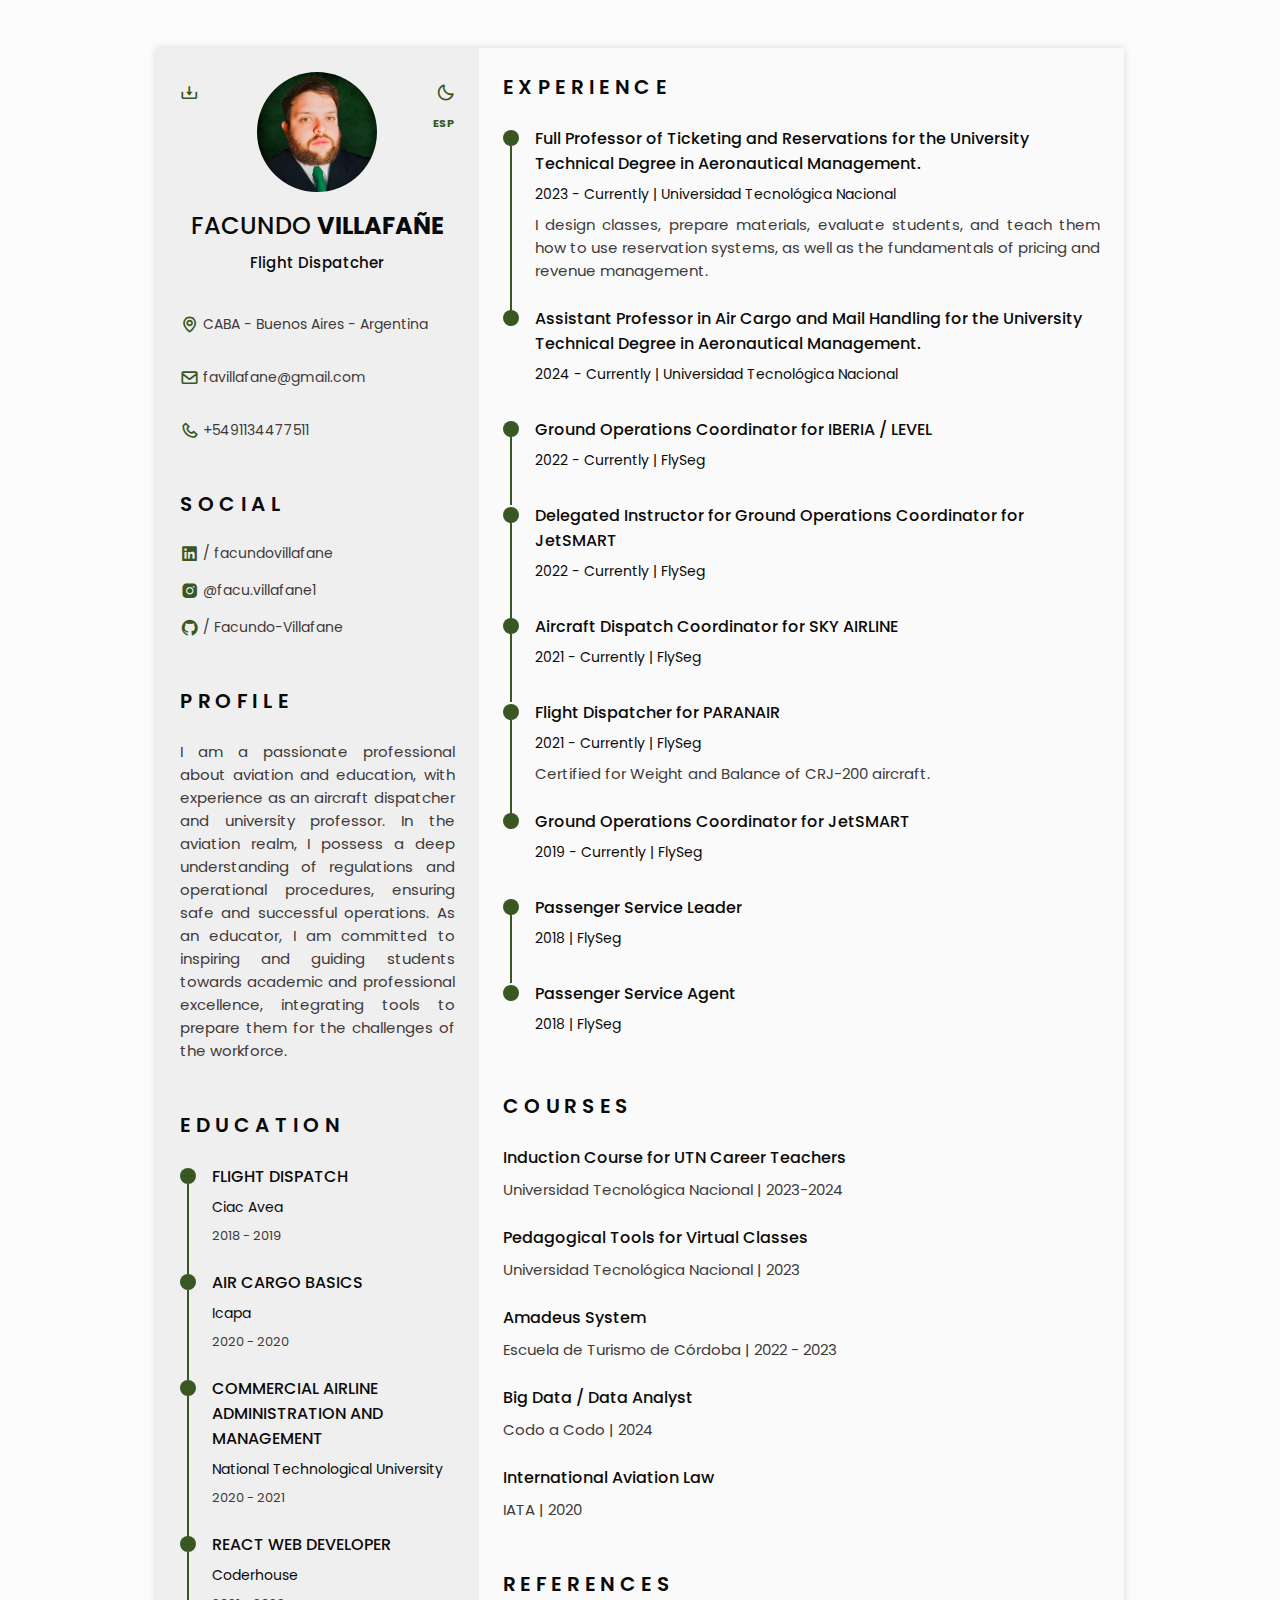
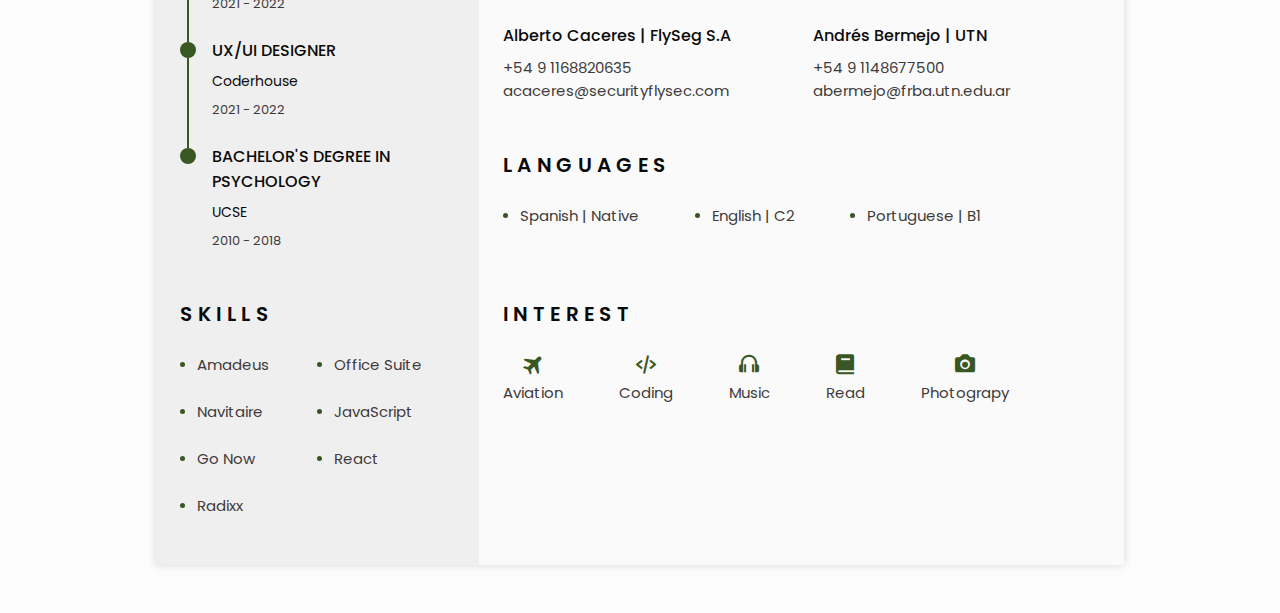
==== commit ac2b4e07: "Update and rename en.html to index.html" ====
--- a/index.html
+++ b/index.html
@@ -10,10 +10,11 @@
     
     <!-- Meta tags -->
     <meta name="title" content="Facundo Villafañe - CV">
-    <meta name="description" content="Professional with experience in the aeronautical sector.
-                        Three words define me, <b>passion</b>, <b>learning</b>, and <b>technology</b>.
-                        Good at solving problems and doing what is necessary to prevent them from occurring.
-                        I am always learning new things, which led me to have a versatile profile.">
+    <meta name="description" content="I am a passionate professional about aviation and education, 
+    with experience as an aircraft dispatcher and university professor. In the aviation realm, 
+    I possess a deep understanding of regulations and operational procedures, 
+    ensuring safe and successful operations. As an educator, I am committed to inspiring and guiding students
+     towards academic and professional excellence, integrating technological tools to prepare them for the challenges of the workforce.">
     <meta name="keywords" content="aviation, coding, html, css, javascript, react">
     <meta name="robots" content="index, follow">
     <meta http-equiv="Content-Type" content="text/html; charset=utf-8">
@@ -84,7 +85,7 @@
                     </li>
                     <li class="nav__item">
                         <a href="#certificates" class="nav__link">
-                            <i class='bx bx-award nav__icon'></i>Certificates
+                            <i class='bx bx-award nav__icon'></i>Courses
                         </a>
                     </li>
                     <!-- <li class="nav__item">
@@ -109,14 +110,14 @@
                 <section class="home" id="home">
                     <div class="home__container section bd-grid">
                         <div class="home__data bd-grid">
-                            <img src="assets/img/perfil.jpg" alt="" class="home__img">
+                            <img src="assets/img/p-pic.jpg" alt="" class="home__img">
 
                             <h1 class="home__title">FACUNDO <b>VILLAFAÑE</b></h1>
                             <h3 class="home__profession">Flight Dispatcher</h3>
 
                             <!-- Button to download the pdf in folder. Available for desktop. -->
                             <div>
-                                <a download="" href="assets/pdf/Facundo-Villafane_CV_EN.pdf" class="home__button-movil">Download</a>
+                                <a download="" href="assets/pdf/Facundo-Villafane_CV_EN.pdf" class="home__button-movil">Download CV</a>
                             </div>
                         </div>
                         <div class="home__address bd-grid">
@@ -124,19 +125,25 @@
                                 <i class='bx bx-map home__icon'></i> CABA - Buenos Aires - Argentina
                             </span>
                             <span class="home__information">
-                                <i class='bx bx-envelope home__icon'></i> facundo.tnd@gmail.com
+                                <a href="mailto:favillafane@gmail.com" class="home__information">
+                                    <i class='bx bx-envelope home__icon'></i> 
+                                    favillafane@gmail.com
+                                </a>
                             </span>
                             <span class="home__information">
-                                <i class='bx bx-phone home__icon'></i> +5491134477511
+                                <a href="https://api.whatsapp.com/send?phone=541134477511&text=Hi%2C%20Facundo%20..." class="home__information">
+                                    <i class='bx bx-phone home__icon'></i> +5491134477511
+                                </a>
                             </span>
                         </div>
                     </div>
                     <!-- Theme change button -->
                         <i class='bx bx-moon change-theme' title="Theme" id="theme-button"></i>
                     <!--Lang changer-->
-                        <a class="change-lang" href="./esp.html">ESP</a>
+                        <a class="change-lang" href="./es.html">ESP</a>
                     <!-- Button to generate and download the pdf. Available for desktop. -->
-                        <i class='bx bx-download generate-pdf' title="Generate PDF" id="resume-button"></i>
+                    <a download="" href="assets/pdf/Facundo-Villafane_CV_EN.pdf">
+                    <i class='bx bx-download generate-pdf' title="Download CV" id=""></i></a>
                 </section>
 
                 <!--========== SOCIAL ==========-->
@@ -166,10 +173,10 @@
                         I am always learning new things, which led me to have a versatile profile.
                     </p>-->
                     <p class="profile__description">
-                       Professional with strong analytical skills. 
-                       I have a proactive approach to task and project management, 
-                       with a problem-solving oriented profile. In addition, 
-                       I have effective communication skills.
+                    I am a passionate professional about aviation and education, with experience as an aircraft dispatcher and university
+                    professor. In the aviation realm, I possess a deep understanding of regulations and operational procedures, ensuring safe
+                    and successful operations. As an educator, I am committed to inspiring and guiding students towards academic and
+                    professional excellence, integrating tools to prepare them for the challenges of the workforce.
                     </p>
 
                 </section>
@@ -225,7 +232,7 @@
                             </div>
 
                             <div class="education__data bd-grid">
-                                <h3 class="education__title">FRONTEND DEVELOPER</h3>
+                                <h3 class="education__title">REACT WEB DEVELOPER</h3>
                                 <span class="education__studies">Coderhouse</span>
                                 <span class="education__year">2021 - 2022</span>
                             </div>
@@ -234,7 +241,7 @@
                         <div class="education__content">
                             <div class="education__time">
                                 <span class="education__rounder"></span>
-                                <!--<span class="education__line"></span>-->
+                                <span class="education__line"></span>
                             </div>
 
                             <div class="education__data bd-grid">
@@ -243,6 +250,19 @@
                                 <span class="education__year">2021 - 2022</span>
                             </div>
                         </div>
+
+                        <div class="education__content">
+                            <div class="education__time">
+                                <span class="education__rounder"></span>
+                                <!--<span class="education__line"></span>-->
+                            </div>
+                        
+                            <div class="education__data bd-grid">
+                                <h3 class="education__title">BACHELOR'S DEGREE IN PSYCHOLOGY</h3>
+                                <span class="education__studies">UCSE</span>
+                                <span class="education__year">2010 - 2018</span>
+                            </div>
+                        </div>
                     </div>
                 </section>
 
@@ -254,6 +274,9 @@
                     <div class="skills__content bd-grid">
                         <ul class="skills__data">
                             <li class="skills__name">
+                                <span class="skills__circle"></span>Amadeus
+                            </li>
+                            <li class="skills__name">
                                 <span class="skills__circle"></span>Navitaire
                             </li>
                             <li class="skills__name">
@@ -265,16 +288,13 @@
                         </ul>
                         <ul class="skills__data">
                             <li class="skills__name">
-                                <span class="skills__circle"></span>Html & Css
+                                <span class="skills__circle"></span>Office Suite
                             </li>
                             <li class="skills__name">
                                 <span class="skills__circle"></span>JavaScript
                             </li>
                             <li class="skills__name">
                                 <span class="skills__circle"></span>React
-                            </li>
-                            <li class="skills__name">
-                                <span class="skills__circle"></span>Tailwind
                             </li>
                         </ul>
                     </div>
@@ -293,14 +313,26 @@
                                 <span class="experience__rounder"></span>
                                 <span class="experience__line"></span>
                             </div>
-
-                            <div class="experience__data bd-grid">
-                                <h3 class="experience__title">LOADCONTROL - IBERIA / LEVEL</h3>
-                                <span class="experience__company">From AUGUST 2022 to Actual | FlySeg</span>
-                                <p class="experience__description">Responsible for controlling the centralized aircraft loading process, 
-                                    and accessing the Iberia loadsheet system. 
-                                    Send and receive data between different systems. 
-                                    Generate the load and W&B documents.</p>
+                        
+                            <div class="experience__data bd-grid">
+                                <h3 class="experience__title">Full Professor of Ticketing and Reservations for the University Technical Degree in Aeronautical Management.</h3>
+                                <span class="experience__company">2023 - Currently | Universidad Tecnológica Nacional</span>
+                                <p class="experience__description">I design classes, prepare materials, evaluate students, and teach them how to use reservation systems, as well as the
+                                fundamentals of pricing and revenue management.</p>
+                            </div>
+                        </div>
+
+                        <div class="experience__content">
+                            <div class="experience__time">
+                                <span class="experience__rounder"></span>
+                                <!--<span class="experience__line"></span>-->
+                            </div>
+                        
+                            <div class="experience__data bd-grid">
+                                <h3 class="experience__title">Assistant Professor in Air Cargo and Mail Handling for the University Technical Degree
+                                    in Aeronautical Management.</h3>
+                                <span class="experience__company">2024 - Currently | Universidad Tecnológica Nacional</span>
+                                <p class="experience__description"></p>
                             </div>
                         </div>
                         <div class="experience__content">
@@ -310,14 +342,11 @@
                             </div>
 
                             <div class="experience__data bd-grid">
-                                <h3 class="experience__title">OPERATIONS ASSISTANT - VIVA AIR</h3>
-                                <span class="experience__company">From JUNE 22 to Actual | FlySeg</span>
-                                <p class="experience__description">Responsible for monitoring the traffic of each
-                                    scheduled flight at the airport and delivering dispatch documentation,
-                                    control of the times, transit and overnight stays of the aircraft.</p>
-                            </div>
-                        </div>
-
+                                <h3 class="experience__title">Ground Operations Coordinator for IBERIA / LEVEL</h3>
+                                <span class="experience__company">2022 - Currently | FlySeg</span>
+                                <p class="experience__description"></p>
+                            </div>
+                        </div>
                         <div class="experience__content">
                             <div class="experience__time">
                                 <span class="experience__rounder"></span>
@@ -325,16 +354,12 @@
                             </div>
 
                             <div class="experience__data bd-grid">
-                                <h3 class="experience__title">AIRCRAFT DISPATCH COORDINATOR - SKY AIRLINE</h3>
-                                <span class="experience__company">From MAY 22 to Actual | FlySeg</span>
-                                <p class="experience__description">Coordinate all resources (human, equipment,
-                                    platform).
-                                    Prepare to brief the staff on the flight arrival and departure.
-                                    Respect the permanence times based on Gantt.
-                                    Perform operational procedures.
-                                    Safety and Security instructions.</p>
-                            </div>
-                        </div>
+                                <h3 class="experience__title">Delegated Instructor for Ground Operations Coordinator for JetSMART</h3>
+                                <span class="experience__company">2022 - Currently | FlySeg</span>
+                                <p class="experience__description"></p>
+                            </div>
+                        </div>
+
                         <div class="experience__content">
                             <div class="experience__time">
                                 <span class="experience__rounder"></span>
@@ -342,11 +367,21 @@
                             </div>
 
                             <div class="experience__data bd-grid">
-                                <h3 class="experience__title">FLIGHT DISPATCHER - PARANAIR</h3>
-                                <span class="experience__company">From NOVEMBER 21 to Actual | FlySeg</span>
-                                <p class="experience__description">Prepare the dispatch following the technical
-                                    information in the company's operations manual, carry out the flight plan and verify
-                                    the loading operation and the centring of weight and balance in the aircraft.</p>
+                                <h3 class="experience__title">Aircraft Dispatch Coordinator for SKY AIRLINE</h3>
+                                <span class="experience__company">2021 - Currently | FlySeg</span>
+                                <p class="experience__description"></p>
+                            </div>
+                        </div>
+                        <div class="experience__content">
+                            <div class="experience__time">
+                                <span class="experience__rounder"></span>
+                                <span class="experience__line"></span>
+                            </div>
+
+                            <div class="experience__data bd-grid">
+                                <h3 class="experience__title">Flight Dispatcher for PARANAIR</h3>
+                                <span class="experience__company">2021 - Currently | FlySeg</span>
+                                <p class="experience__description">Certified for Weight and Balance of CRJ-200 aircraft.</p>
                             </div>
                         </div>
                         <div class="experience__content">
@@ -356,16 +391,21 @@
                             </div>
 
                             <div class="experience__data bd-grid">
-                                <h3 class="experience__title">LOADMASTER - JETSMART ARGENTINA</h3>
-                                <span class="experience__company">From APRIL 19 to Actual | FlySeg</span>
-                                <p class="experience__description">Supervise and coordinate ground operations during
-                                    aircraft loading and unloading.
-                                    Instruct ground staff on loading into holds following the loading instructions
-                                    report.
-                                    Supervise the cargo of Dangerous Goods.
-                                    Fueling operations.
-                                    Pushback and towing operations.
-                                    Cold weather operations.</p>
+                                <h3 class="experience__title">Ground Operations Coordinator for JetSMART</h3>
+                                <span class="experience__company">2019 - Currently | FlySeg</span>
+                                <p class="experience__description"></p>
+                            </div>
+                        </div>
+                        <div class="experience__content">
+                            <div class="experience__time">
+                                <span class="experience__rounder"></span>
+                                <span class="experience__line"></span>
+                            </div>
+
+                            <div class="experience__data bd-grid">
+                                <h3 class="experience__title">Passenger Service Leader </h3>
+                                <span class="experience__company">2018 | FlySeg</span>
+                                <p class="experience__description"></p>
                             </div>
                         </div>
                         <div class="experience__content">
@@ -373,14 +413,11 @@
                                 <span class="experience__rounder"></span>
                                 <!--<span class="experience__line"></span>-->
                             </div>
-
-                            <div class="experience__data bd-grid">
-                                <h3 class="experience__title">TEAM LEADER SDE - FLYBONDI </h3>
-                                <span class="experience__company">From JULY 18 to SEPTEMBER 18 | FlySeg</span>
-                                <p class="experience__description">Lead the development of administrative, accounting
-                                    and operational processes of the base. Represent the company before the authorities
-                                    and other airlines. Manage work teams, train new employees and eventually be in
-                                    charge of passenger services at counters and boarding gates.</p>
+                        
+                            <div class="experience__data bd-grid">
+                                <h3 class="experience__title">Passenger Service Agent </h3>
+                                <span class="experience__company">2018 | FlySeg</span>
+                                <p class="experience__description"></p>
                             </div>
                         </div>
                     </div>
@@ -388,32 +425,57 @@
 
                 <!--========== CERTIFICATES ==========-->
                 <section class="certificate section" id="certificates">
-                    <h2 class="section-title">Certificates</h2>
+                    <h2 class="section-title">Courses</h2>
 
                     <div class="certificates__container bd-grid">
                         <div class="certificate__content">
-                            <h3 class="certificate__title">Bombardier CL-600 CRJ200 Flight Dispatcher Certification</h3>
-                            <p class="certificate__description">Qualified for Operational Dispatch of CRJ-200 aircraft
-                                type.</p>
+                            <h3 class="certificate__title">Induction Course for UTN Career Teachers</h3>
+                            <p class="certificate__description">Universidad Tecnológica Nacional | 2023-2024</p>
                         </div>
                         <div class="certificate__content">
-                            <h3 class="certificate__title">Loadmaster Trainer Course for Jetsmart Argentina</h3>
-                            <p class="certificate__description">Able to design, conduct, and evaluate a training event.
+                            <h3 class="certificate__title">Pedagogical Tools for Virtual Classes</h3>
+                            <p class="certificate__description">Universidad Tecnológica Nacional | 2023
                             </p>
                         </div>
-                    </div>
-                </section>
-
-                <!--========== REFERENCES 
+                        <div class="certificate__content">
+                            <h3 class="certificate__title">Amadeus System</h3>
+                            <p class="certificate__description">Escuela de Turismo de Córdoba | 2022 - 2023
+                            </p>
+                        </div>
+                        <div class="certificate__content">
+                            <h3 class="certificate__title">Big Data / Data Analyst</h3>
+                            <p class="certificate__description">Codo a Codo | 2024
+                            </p>
+                        </div>
+                        <div class="certificate__content">
+                            <h3 class="certificate__title">International Aviation Law</h3>
+                            <p class="certificate__description">IATA | 2020
+                            </p>
+                        </div>
+                    </div>
+                </section>
+
+                <!--========== REFERENCES--> 
                     <section class="references section" id="references">
-                        <h2 class="seccion__title">References</h2>
-
-                        <div class="references__container bd-grip">
-                            <div class="references__content bd-grid">
-                                span.references__subtitle
-                            </div>
-                        </div>
-                    </section> ==========-->
+                        <h2 class="section-title">References</h2>
+
+                        <div class="references__container bd-grid">
+                            <div class="references__content">
+                                <h3 class="references__title">Alberto Caceres | FlySeg S.A</h3>
+                                <p class="references__subtitle">+54 9 1168820635
+                                </p>
+                                <p class="references__subtitle">acaceres@securityflysec.com
+                                </p>
+                            </div>
+                            <div class="references__content">
+                                <h3 class="references__title">Andrés Bermejo | UTN</h3>
+                                <p class="references__subtitle">+54 9 1148677500
+                                </p>
+                                <p class="references__subtitle">abermejo@frba.utn.edu.ar
+                                </p>
+                            </div>
+                        </div>
+                    </section> 
 
                 <!--========== LANGUAGES ==========-->
                 <section class="languages section">
@@ -422,15 +484,15 @@
                     <div class="languages__container ">
                         <ul class="languages__content bd-grid">
                             <li class="languages__name">
-                                <span class="languages__circle"></span> Spanish
+                                <span class="languages__circle"></span> Spanish | Native
                                 <!--<li class='languages__name2'>Native</li>-->
                             </li>
                             <li class="languages__name">
-                                <span class="languages__circle"></span> English
+                                <span class="languages__circle"></span> English | C2
                                 <!--<li class='languages__name2'>Advanced</li>-->
                             </li>
                             <li class="languages__name">
-                                <span class="languages__circle"></span> Portuguese
+                                <span class="languages__circle"></span> Portuguese | B1
                                 <!--<li class='languages__name2'>Conversational</li>-->
                             </li>
                         </ul>
--- a/assets/css/styles.css
+++ b/assets/css/styles.css
@@ -12,6 +12,8 @@
   --container-color: #FAFAFA;
   --container-color-alt: #F0EFEF;
   --body-color: #FCFCFC;
+  --dec-color: #385723;
+  
 
   /*========== Font and typography ==========*/
   --body-font: 'Poppins', sans-serif;
@@ -52,6 +54,7 @@
   --container-color: #212121;
   --container-color-alt: #181616;
   --body-color: #2B2B2B;
+  --dec-color: #8DECB4;
 }
 
 /*========== Button Dark/Light ==========*/
@@ -60,7 +63,7 @@
   right: 0;
   top: 2.2rem;
   display: flex;
-  color: var(--text-color);
+  color: var(--dec-color);
   font-size: 1.2rem;
   cursor: pointer;
 }
@@ -75,7 +78,7 @@
   right: 0;
   top: 4.2rem;
   display: flex;
-  color: var(--text-color);
+  color: var(--dec-color);
   font-size: .7rem;
   font-weight: 700;
   cursor: pointer;
@@ -102,7 +105,7 @@
   top: 2.2rem;
   left: 0;
   font-size: 1.2rem;
-  color: var(--text-color);
+  color: var(--dec-color);
   cursor: pointer;
 }
 
@@ -315,7 +318,7 @@
 
 .nav__logo,
 .nav__toggle{
-  color: var(--title-color);
+  color: var(--dec-color);
   font-weight: var(--font-medium);
 }
 
@@ -357,7 +360,7 @@
 
 /* Active menu link */
 .active-link{
-  color: var(--title-color);
+  color: var(--dec-color);
 }
 
 /*========== HOME ==========*/
@@ -393,23 +396,32 @@
 
 .home__address{
   gap: 2rem;
+  color: var(--text-color);
+}
+.home__address:hover{
+  color: var(--title-color)
 }
 
 .home__information{
   display: flex;
   align-items: center;
   font-size: var(--small-font-size);
+  color: var(--text-color);
+}
+.home__information:hover{
+  color: var(--title-color)
 }
 
 .home__icon{
   font-size: 1.2rem;
   margin-right: .25rem;
+  color: var(--dec-color)
 }
 
 .home__button-movil{
     display: inline-block;
     border: 1px solid var(--text-color);
-    color: var(--title-color);
+    color: var(--dec-color);
     padding: 1rem 2rem;
     border-radius: .25rem;
     transition: .3s;
@@ -442,6 +454,7 @@
 .social__icon{
   font-size: 1.2rem;
   margin-right: .25rem;
+  color: var(--dec-color)
 }
 
 /*========== PROFILE ==========*/
@@ -466,7 +479,7 @@
   display: block;
   width: 16px;
   height: 16px;
-  background-color: var(--text-color-light);
+  background-color: var(--dec-color);
   border-radius: 50%;
   margin-top: .25rem;
 }
@@ -476,7 +489,7 @@
   display: block;
   width: 2px;
   height: 110%;
-  background-color: var(--text-color-light);
+  background-color: var(--dec-color);
   transform: translate(7px, 0 );
 }
 
@@ -539,7 +552,7 @@
   display: inline-block;
   width: 5px;
   height: 5px;
-  background-color: var(--text-color);
+  background-color: var(--dec-color);
   border-radius: 50%;
   margin-right: .75rem;
 }
@@ -556,7 +569,10 @@
 }
 
 /*========== REFERENCES ==========*/
-
+.references__title {
+  font-size: var(--h3-font-size);
+  margin-bottom: var(--mb-1);
+}
 
 /*========== INTERESTS ==========*/
 .interest__container{
@@ -572,7 +588,7 @@
 
 .interest__icon{
   font-size: 1.5rem;
-  color: var(--text-color-light);
+  color: var(--dec-color);
   margin-bottom: .25rem;
 }
 
@@ -594,7 +610,7 @@
 
 .scrolltop__icon{
   font-size: 1.2rem;
-  color: var(--text-color);
+  color: var(--dec-color);
 }
 
 .show-scroll{
